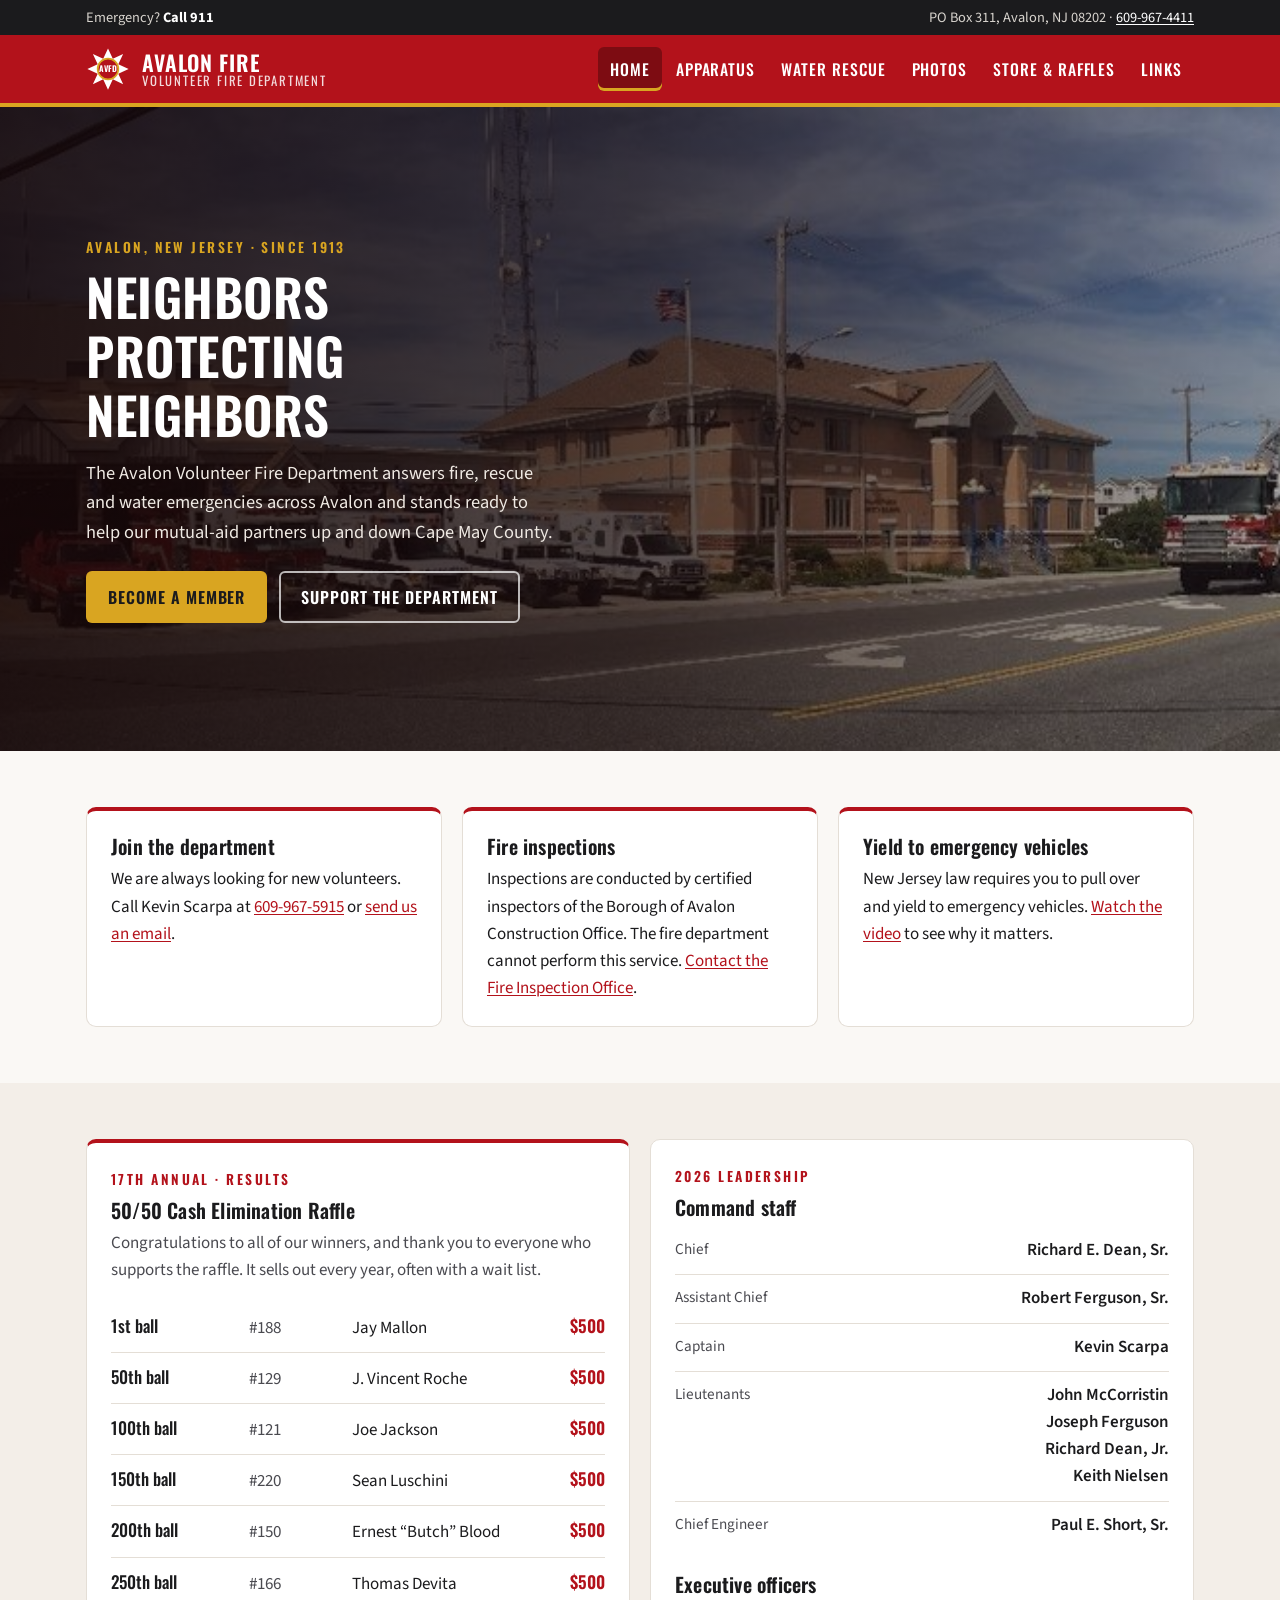
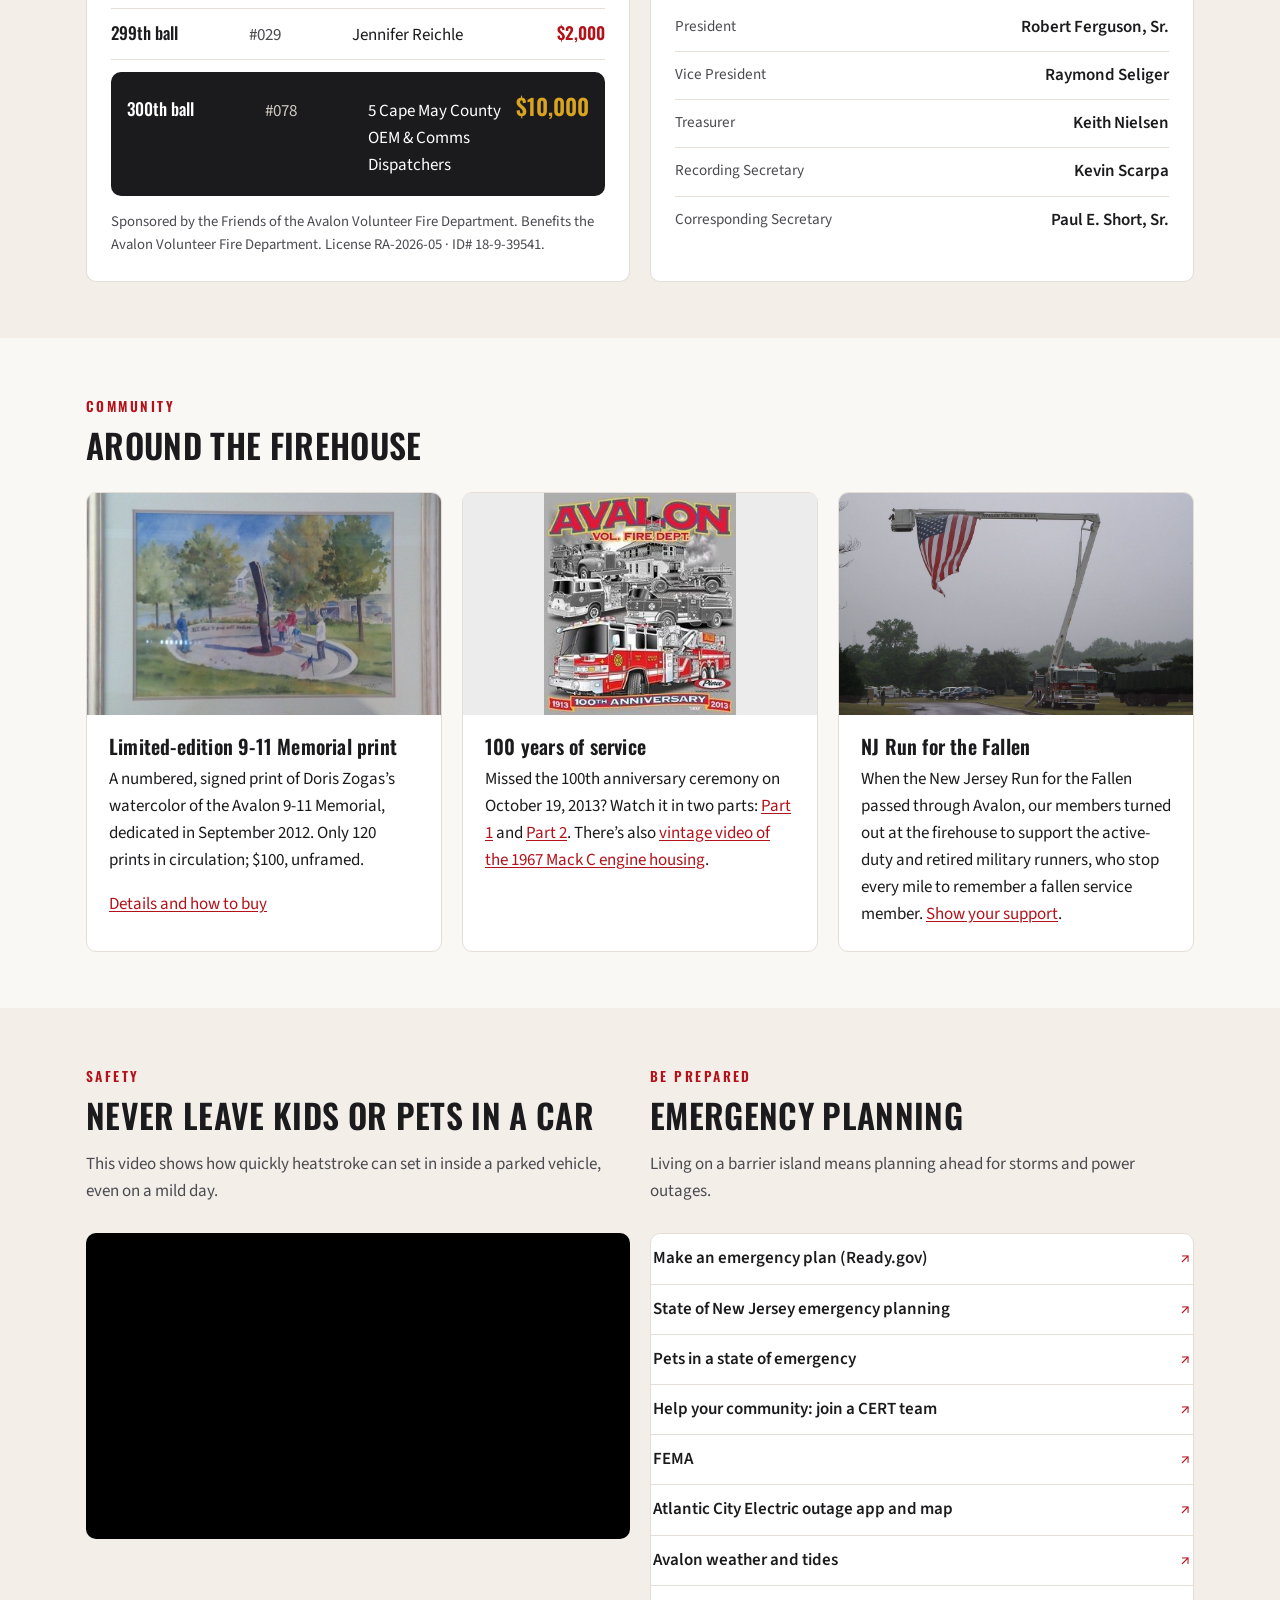
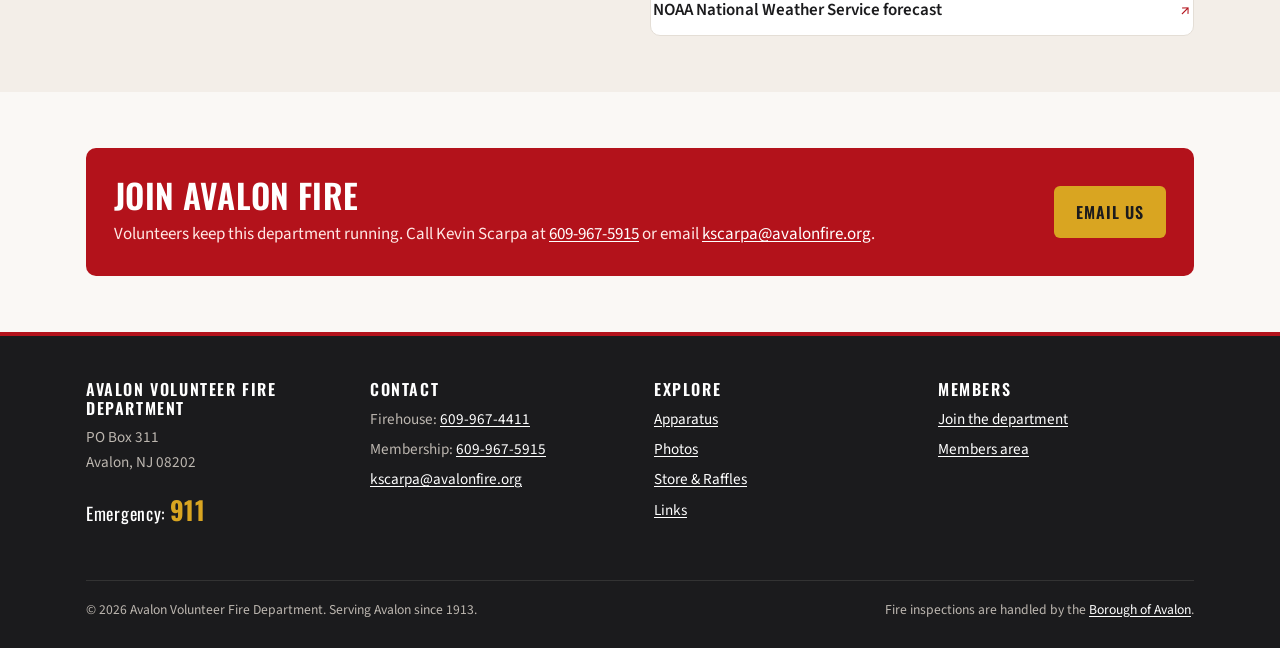
==== avalon-fire/index.html @ 9e4e9f04 "Rebuild avalonfiredept.com as a responsive static site Six pages matching the old site's URLs (home," ====
<!doctype html>
<html lang="en">
<head>
<meta charset="utf-8">
<meta name="viewport" content="width=device-width, initial-scale=1">
<title>Avalon Volunteer Fire Department</title>
<meta name="description" content="The Avalon Volunteer Fire Department in Avalon, New Jersey: news, raffle results, apparatus, photos and how to join.">
<meta name="theme-color" content="#b3121b">
<link rel="icon" href="assets/favicon.svg" type="image/svg+xml">
<link rel="preconnect" href="https://fonts.googleapis.com">
<link rel="preconnect" href="https://fonts.gstatic.com" crossorigin>
<link href="https://fonts.googleapis.com/css2?family=Oswald:wght@500;600;700&family=Source+Sans+3:wght@400;600;700&display=swap" rel="stylesheet">
<link rel="stylesheet" href="assets/site.css">
</head>
<body>
<a class="skip" href="#main">Skip to content</a>
<div class="top-strip">
  <div class="wrap">
    <span>Emergency? <strong>Call 911</strong></span>
    <span>PO Box 311, Avalon, NJ 08202 &middot; <a href="tel:+16099674411">609-967-4411</a></span>
  </div>
</div>
<header class="site-header">
  <div class="wrap">
    <a class="brand" href="index.html">
      <svg viewBox="0 0 64 64" aria-hidden="true"><path fill="#fff" d="M32 2l7 15 15-7-7 15 15 7-15 7 7 15-15-7-7 15-7-15-15 7 7-15-15-7 15-7-7-15 15 7z"/><circle cx="32" cy="32" r="15" fill="#b3121b" stroke="#d9a521" stroke-width="2.5"/><text x="32" y="36.5" text-anchor="middle" font-family="Oswald, Arial Narrow, sans-serif" font-weight="700" font-size="12" fill="#fff">AVFD</text></svg>
      <span class="brand-name"><b>Avalon Fire</b><span>Volunteer Fire Department</span></span>
    </a>
    <button class="nav-toggle" aria-expanded="false" aria-controls="site-nav">Menu</button>
    <nav class="site-nav" id="site-nav" aria-label="Main">
      <ul>
        <li><a href="index.html" aria-current="page">Home</a></li>
        <li><a href="apparatus.html">Apparatus</a></li>
        <li><a href="water-rescue.html">Water Rescue</a></li>
        <li><a href="photos.html">Photos</a></li>
        <li><a href="store-and-raffles.html">Store & Raffles</a></li>
        <li><a href="links.html">Links</a></li>
      </ul>
    </nav>
  </div>
</header>
<main id="main">
<section class="hero">
  <div class="wrap">
    <span class="eyebrow">Avalon, New Jersey &middot; Since 1913</span>
    <h1>Neighbors protecting neighbors</h1>
    <p>The Avalon Volunteer Fire Department answers fire, rescue and water emergencies across Avalon and stands ready to help our mutual-aid partners up and down Cape May County.</p>
    <div class="btn-row">
      <a class="btn btn-primary" href="#join">Become a member</a>
      <a class="btn btn-ghost" href="store-and-raffles.html#donate">Support the department</a>
    </div>
  </div>
</section>

<section>
  <div class="wrap grid grid-3">
    <div class="card accent">
      <h3>Join the department</h3>
      <p>We are always looking for new volunteers. Call Kevin Scarpa at <a href="tel:+16099675915">609-967-5915</a> or <a href="mailto:kscarpa@avalonfire.org">send us an email</a>.</p>
    </div>
    <div class="card accent">
      <h3>Fire inspections</h3>
      <p>Inspections are conducted by certified inspectors of the Borough of Avalon Construction Office. The fire department cannot perform this service. <a href="http://www.avalonboro.org/fireinsp.htm">Contact the Fire Inspection Office</a>.</p>
    </div>
    <div class="card accent">
      <h3>Yield to emergency vehicles</h3>
      <p>New Jersey law requires you to pull over and yield to emergency vehicles. <a href="https://www.facebook.com/video.php?v=390933387755266">Watch the video</a> to see why it matters.</p>
    </div>
  </div>
</section>

<section class="alt">
  <div class="wrap grid grid-2">
    <div class="card accent">
        <span class="eyebrow">17th Annual &middot; Results</span>
        <h3>50/50 Cash Elimination Raffle</h3>
        <p class="muted">Congratulations to all of our winners, and thank you to everyone who supports the raffle. It sells out every year, often with a wait list.</p>
        <ul class="prize-list">
          <li><span class="ball">1st ball</span><span class="tix">#188</span><span class="who">Jay Mallon</span><span class="amt">$500</span></li>
          <li><span class="ball">50th ball</span><span class="tix">#129</span><span class="who">J. Vincent Roche</span><span class="amt">$500</span></li>
          <li><span class="ball">100th ball</span><span class="tix">#121</span><span class="who">Joe Jackson</span><span class="amt">$500</span></li>
          <li><span class="ball">150th ball</span><span class="tix">#220</span><span class="who">Sean Luschini</span><span class="amt">$500</span></li>
          <li><span class="ball">200th ball</span><span class="tix">#150</span><span class="who">Ernest &ldquo;Butch&rdquo; Blood</span><span class="amt">$500</span></li>
          <li><span class="ball">250th ball</span><span class="tix">#166</span><span class="who">Thomas Devita</span><span class="amt">$500</span></li>
          <li><span class="ball">299th ball</span><span class="tix">#029</span><span class="who">Jennifer Reichle</span><span class="amt">$2,000</span></li>
          <li class="big"><span class="ball">300th ball</span><span class="tix">#078</span><span class="who">5 Cape May County OEM &amp; Comms Dispatchers</span><span class="amt">$10,000</span></li>
        </ul>
        <p class="small muted" style="margin-top:14px">Sponsored by the Friends of the Avalon Volunteer Fire Department. Benefits the Avalon Volunteer Fire Department. License RA-2026-05 &middot; ID#&nbsp;18-9-39541.</p>
      </div>
    <div class="card">
      <span class="eyebrow">2026 Leadership</span>
      <h3>Command staff</h3>
      <ul class="roster">
        <li><span class="role">Chief</span><span class="name">Richard E. Dean, Sr.</span></li>
        <li><span class="role">Assistant Chief</span><span class="name">Robert Ferguson, Sr.</span></li>
        <li><span class="role">Captain</span><span class="name">Kevin Scarpa</span></li>
        <li><span class="role">Lieutenants</span><span class="name">John McCorristin<br>Joseph Ferguson<br>Richard Dean, Jr.<br>Keith Nielsen</span></li>
        <li><span class="role">Chief Engineer</span><span class="name">Paul E. Short, Sr.</span></li>
      </ul>
      <h3 style="margin-top:24px">Executive officers</h3>
      <ul class="roster">
        <li><span class="role">President</span><span class="name">Robert Ferguson, Sr.</span></li>
        <li><span class="role">Vice President</span><span class="name">Raymond Seliger</span></li>
        <li><span class="role">Treasurer</span><span class="name">Keith Nielsen</span></li>
        <li><span class="role">Recording Secretary</span><span class="name">Kevin Scarpa</span></li>
        <li><span class="role">Corresponding Secretary</span><span class="name">Paul E. Short, Sr.</span></li>
      </ul>
    </div>
  </div>
</section>

<section>
  <div class="wrap">
    <div class="section-head">
      <span class="eyebrow">Community</span>
      <h2>Around the firehouse</h2>
    </div>
    <div class="grid grid-3">
      <article class="card media">
        <img src="images/memorial-print.jpg" alt="Framed watercolor of the Avalon 9-11 Memorial by Doris Zogas" loading="lazy">
        <div class="body">
          <h3>Limited-edition 9-11 Memorial print</h3>
          <p>A numbered, signed print of Doris Zogas&rsquo;s watercolor of the Avalon 9-11 Memorial, dedicated in September 2012. Only 120 prints in circulation; $100, unframed.</p>
          <a href="store-and-raffles.html#print">Details and how to buy</a>
        </div>
      </article>
      <article class="card media">
        <img src="images/centennial-art.jpg" alt="Avalon Vol. Fire Dept. 100th anniversary artwork, 1913&ndash;2013" loading="lazy" style="object-fit:contain;background:#ececec">
        <div class="body">
          <h3>100 years of service</h3>
          <p>Missed the 100th anniversary ceremony on October 19, 2013? Watch it in two parts: <a href="https://www.youtube.com/watch?v=iEJ7fwe4X1U">Part 1</a> and <a href="https://www.youtube.com/watch?v=9j7X3jz5kNw">Part 2</a>. There&rsquo;s also <a href="https://www.youtube.com/watch?v=Q9dArhCJ1g4">vintage video of the 1967 Mack C engine housing</a>.</p>
        </div>
      </article>
      <article class="card media">
        <img src="images/truck-1163-flag.jpg" alt="Aerial ladder flying a large American flag" loading="lazy">
        <div class="body">
          <h3>NJ Run for the Fallen</h3>
          <p>When the New Jersey Run for the Fallen passed through Avalon, our members turned out at the firehouse to support the active-duty and retired military runners, who stop every mile to remember a fallen service member. <a href="http://www.njrunforthefallen.org/home.html">Show your support</a>.</p>
        </div>
      </article>
    </div>
  </div>
</section>

<section class="alt">
  <div class="wrap grid grid-2">
    <div>
      <div class="section-head">
        <span class="eyebrow">Safety</span>
        <h2>Never leave kids or pets in a car</h2>
        <p>This video shows how quickly heatstroke can set in inside a parked vehicle, even on a mild day.</p>
      </div>
      <div class="video">
        <iframe src="https://www.youtube-nocookie.com/embed/XNDWN8KDVSM" title="How quickly heatstroke sets in inside a parked car" loading="lazy" allow="accelerometer; encrypted-media; gyroscope; picture-in-picture" allowfullscreen></iframe>
      </div>
    </div>
    <div>
      <div class="section-head">
        <span class="eyebrow">Be prepared</span>
        <h2>Emergency planning</h2>
        <p>Living on a barrier island means planning ahead for storms and power outages.</p>
      </div>
      <ul class="link-list card">
        <li><a href="https://www.ready.gov/plan">Make an emergency plan (Ready.gov)</a></li>
        <li><a href="https://www.ready.nj.gov/">State of New Jersey emergency planning</a></li>
        <li><a href="https://www.ready.gov/pets">Pets in a state of emergency</a></li>
        <li><a href="https://www.ready.gov/cert">Help your community: join a CERT team</a></li>
        <li><a href="https://www.fema.gov/">FEMA</a></li>
        <li><a href="https://www.atlanticcityelectric.com/outages">Atlantic City Electric outage app and map</a></li>
        <li><a href="http://www.willyweather.com/nj/cape-may-county/avalon.html">Avalon weather and tides</a></li>
        <li><a href="https://www.weather.gov/phi/">NOAA National Weather Service forecast</a></li>
      </ul>
    </div>
  </div>
</section>

<section id="join">
  <div class="wrap">
    <div class="band">
      <div>
        <h2>Join Avalon Fire</h2>
        <p>Volunteers keep this department running. Call Kevin Scarpa at <a href="tel:+16099675915">609-967-5915</a> or email <a href="mailto:kscarpa@avalonfire.org">kscarpa@avalonfire.org</a>.</p>
      </div>
      <a class="btn btn-primary" href="mailto:kscarpa@avalonfire.org?subject=Joining%20the%20Avalon%20Volunteer%20Fire%20Department">Email us</a>
    </div>
  </div>
</section>
</main>
<footer class="site-footer">
  <div class="wrap">
    <div class="footer-grid">
      <div>
        <h4>Avalon Volunteer Fire Department</h4>
        <p>PO Box 311<br>Avalon, NJ 08202</p>
        <p class="emergency">Emergency: <b>911</b></p>
      </div>
      <div>
        <h4>Contact</h4>
        <ul>
          <li>Firehouse: <a href="tel:+16099674411">609-967-4411</a></li>
          <li>Membership: <a href="tel:+16099675915">609-967-5915</a></li>
          <li><a href="mailto:kscarpa@avalonfire.org">kscarpa@avalonfire.org</a></li>
        </ul>
      </div>
      <div>
        <h4>Explore</h4>
        <ul>
          <li><a href="apparatus.html">Apparatus</a></li>
          <li><a href="photos.html">Photos</a></li>
          <li><a href="store-and-raffles.html">Store &amp; Raffles</a></li>
          <li><a href="links.html">Links</a></li>
        </ul>
      </div>
      <div>
        <h4>Members</h4>
        <ul>
          <li><a href="index.html#join">Join the department</a></li>
          <li><a href="http://avalonfire.org/mailadmin">Members area</a></li>
        </ul>
      </div>
    </div>
    <div class="footer-base">
      <span>&copy; <span id="year">2026</span> Avalon Volunteer Fire Department. Serving Avalon since 1913.</span>
      <span>Fire inspections are handled by the <a href="http://www.avalonboro.org/fireinsp.htm">Borough of Avalon</a>.</span>
    </div>
  </div>
</footer>
<script src="assets/site.js"></script>
</body>
</html>
---- avalon-fire/assets/site.css ----
/* Avalon Volunteer Fire Department — shared styles */

:root {
  --red: #b3121b;
  --red-deep: #7d0c12;
  --brass: #d9a521;
  --ink: #1b1b1d;
  --ink-soft: #4a4a50;
  --line: #e4ded6;
  --ground: #faf8f5;
  --card: #ffffff;
  --tint: #f3eee8;
  --radius: 10px;
  --max: 1140px;
  --head: "Oswald", "Arial Narrow", Arial, sans-serif;
  --body: "Source Sans 3", "Segoe UI", Arial, sans-serif;
  color-scheme: light;
}

*, *::before, *::after { box-sizing: border-box; }

html { -webkit-text-size-adjust: 100%; scroll-behavior: smooth; }

body {
  margin: 0;
  background: var(--ground);
  color: var(--ink);
  font: 17px/1.6 var(--body);
}

img { max-width: 100%; height: auto; display: block; }

a { color: var(--red); text-underline-offset: 2px; }
a:hover { color: var(--red-deep); }

h1, h2, h3, h4 {
  font-family: var(--head);
  font-weight: 600;
  line-height: 1.15;
  letter-spacing: .01em;
  margin: 0 0 .5em;
}
h1 { font-size: clamp(2rem, 5vw, 3.2rem); text-transform: uppercase; }
h2 { font-size: clamp(1.5rem, 3.2vw, 2.1rem); text-transform: uppercase; }
h3 { font-size: 1.25rem; }
p { margin: 0 0 1em; }

.wrap { max-width: var(--max); margin: 0 auto; padding: 0 16px; }

.skip {
  position: absolute; left: -999px; top: 8px;
  background: var(--ink); color: #fff; padding: 8px 14px; z-index: 100;
}
.skip:focus { left: 8px; }

/* ---------- Header ---------- */

.top-strip {
  background: var(--ink);
  color: #d8d4ce;
  font-size: .9rem;
}
.top-strip .wrap {
  display: flex; flex-wrap: wrap; gap: 4px 20px;
  justify-content: space-between; padding-top: 6px; padding-bottom: 6px;
}
.top-strip strong { color: #fff; }
.top-strip a { color: #fff; }

.site-header {
  background: var(--red);
  color: #fff;
  border-bottom: 4px solid var(--brass);
  position: sticky; top: 0; z-index: 50;
}
.site-header .wrap {
  display: flex; align-items: center; justify-content: space-between;
  gap: 16px; min-height: 68px;
}

.brand {
  display: flex; align-items: center; gap: 12px;
  color: #fff; text-decoration: none;
}
.brand:hover { color: #fff; }
.brand svg { width: 44px; height: 44px; flex: none; }
.brand-name { font-family: var(--head); line-height: 1.05; text-transform: uppercase; }
.brand-name b { display: block; font-size: 1.35rem; font-weight: 600; letter-spacing: .04em; }
.brand-name span { display: block; font-size: .8rem; letter-spacing: .14em; opacity: .85; }

.nav-toggle {
  display: none;
  background: transparent; color: #fff;
  border: 2px solid rgba(255,255,255,.6); border-radius: 6px;
  font: 600 .95rem var(--head); letter-spacing: .08em; text-transform: uppercase;
  padding: 6px 12px; cursor: pointer;
}

.site-nav ul { list-style: none; margin: 0; padding: 0; display: flex; gap: 2px; }
.site-nav a {
  display: block; padding: 10px 12px;
  color: #fff; text-decoration: none;
  font: 500 .98rem var(--head); letter-spacing: .06em; text-transform: uppercase;
  border-radius: 6px;
}
.site-nav a:hover { background: rgba(0,0,0,.18); color: #fff; }
.site-nav a[aria-current="page"] { background: var(--red-deep); box-shadow: inset 0 -3px 0 var(--brass); }

@media (max-width: 880px) {
  .nav-toggle { display: block; }
  .site-nav {
    display: none;
    position: absolute; left: 0; right: 0; top: 100%;
    background: var(--red-deep);
    border-bottom: 4px solid var(--brass);
  }
  .site-nav.open { display: block; }
  .site-nav ul { flex-direction: column; padding: 8px 16px 14px; }
  .site-nav a { padding: 12px 8px; border-bottom: 1px solid rgba(255,255,255,.12); border-radius: 0; }
  .site-nav a[aria-current="page"] { box-shadow: inset 4px 0 0 var(--brass); }
}

/* ---------- Hero / page heads ---------- */

.hero {
  position: relative;
  color: #fff;
  background: #2a0b0d url("../images/firehouse.jpg") center 60% / cover no-repeat;
}
.hero::before {
  content: ""; position: absolute; inset: 0;
  background: linear-gradient(90deg, rgba(20,6,7,.9) 0%, rgba(20,6,7,.72) 50%, rgba(20,6,7,.35) 100%);
}
.hero .wrap { position: relative; padding-top: 72px; padding-bottom: 72px; }
.hero .eyebrow { color: var(--brass); }
.hero h1 { max-width: 15ch; margin-bottom: .3em; }
.hero p { max-width: 52ch; font-size: 1.15rem; color: #efe9e3; }

.page-head {
  background: var(--ink);
  color: #fff;
  border-bottom: 1px solid #000;
}
.page-head .wrap { padding-top: 44px; padding-bottom: 40px; }
.page-head p { color: #cfc9c2; max-width: 60ch; margin: 0; font-size: 1.1rem; }

.eyebrow {
  display: inline-block;
  font: 600 .85rem var(--head); letter-spacing: .18em; text-transform: uppercase;
  color: var(--red); margin-bottom: 10px;
}
.page-head .eyebrow { color: var(--brass); }

/* ---------- Buttons ---------- */

.btn {
  display: inline-flex; align-items: center; gap: 8px;
  padding: 12px 20px; border-radius: 6px;
  font: 600 1rem var(--head); letter-spacing: .06em; text-transform: uppercase;
  text-decoration: none; border: 2px solid transparent; cursor: pointer;
}
.btn-primary { background: var(--brass); color: var(--ink); }
.btn-primary:hover { background: #f0bb32; color: var(--ink); }
.btn-ghost { border-color: rgba(255,255,255,.7); color: #fff; }
.btn-ghost:hover { background: rgba(255,255,255,.12); color: #fff; }
.btn-red { background: var(--red); color: #fff; }
.btn-red:hover { background: var(--red-deep); color: #fff; }
.btn-row { display: flex; flex-wrap: wrap; gap: 12px; margin-top: 24px; }

/* ---------- Sections & cards ---------- */

section { padding: 56px 0; }
section.alt { background: var(--tint); }
.section-head { margin-bottom: 28px; max-width: 70ch; }
.section-head p { color: var(--ink-soft); margin: 0; }

.grid { display: grid; gap: 20px; }
.grid-2 { grid-template-columns: repeat(auto-fit, minmax(min(100%, 420px), 1fr)); }
.grid-3 { grid-template-columns: repeat(auto-fit, minmax(min(100%, 300px), 1fr)); }
.grid-4 { grid-template-columns: repeat(auto-fit, minmax(min(100%, 230px), 1fr)); }

.card {
  background: var(--card);
  border: 1px solid var(--line);
  border-radius: var(--radius);
  padding: 24px;
}
.card h3 { margin-bottom: .4em; }
.card p:last-child { margin-bottom: 0; }
.card.accent { border-top: 4px solid var(--red); }
.card.media { padding: 0; overflow: hidden; display: flex; flex-direction: column; }
.card.media .body { padding: 20px 22px 22px; }
.card.media img { width: 100%; aspect-ratio: 16 / 10; object-fit: cover; }

.muted { color: var(--ink-soft); }
.small { font-size: .92rem; }

/* Callout bands */

.band {
  background: var(--red);
  color: #fff;
  border-radius: var(--radius);
  padding: 28px;
  display: flex; flex-wrap: wrap; align-items: center; justify-content: space-between; gap: 18px;
}
.band h2, .band h3 { margin: 0 0 .2em; }
.band p { margin: 0; color: #ffe9e6; }
.band a:not(.btn) { color: #fff; }

.notice {
  border-left: 4px solid var(--brass);
  background: #fff8e6;
  padding: 16px 18px;
  border-radius: 0 var(--radius) var(--radius) 0;
}
.notice p:last-child { margin: 0; }

/* ---------- Raffle results ---------- */

.prize-list { list-style: none; margin: 0; padding: 0; }
.prize-list li {
  display: grid; grid-template-columns: 7.5em 5.5em 1fr auto; gap: 10px;
  align-items: baseline;
  padding: 10px 0; border-bottom: 1px solid var(--line);
}
.prize-list .ball { font-family: var(--head); font-weight: 500; }
.prize-list .tix { color: var(--ink-soft); font-variant-numeric: tabular-nums; }
.prize-list .amt { font-family: var(--head); font-weight: 600; color: var(--red); font-variant-numeric: tabular-nums; }
.prize-list li.big {
  border: 0; margin-top: 12px; padding: 16px;
  background: var(--ink); color: #fff; border-radius: var(--radius);
}
.prize-list li.big .tix { color: #cfc9c2; }
.prize-list li.big .amt { color: var(--brass); font-size: 1.4rem; }
@media (max-width: 560px) {
  .prize-list li { grid-template-columns: auto 1fr auto; gap: 2px 10px; }
  .prize-list .who { grid-row: 2; grid-column: 1 / -1; }
  .prize-list .amt { grid-row: 1; grid-column: 3; }
}

/* ---------- Officers ---------- */

.roster { list-style: none; margin: 0; padding: 0; }
.roster li {
  display: flex; justify-content: space-between; gap: 16px; flex-wrap: wrap;
  padding: 10px 0; border-bottom: 1px solid var(--line);
}
.roster li:last-child { border-bottom: 0; }
.roster .role { color: var(--ink-soft); font-size: .95rem; }
.roster .name { font-weight: 600; text-align: right; }

/* ---------- Apparatus ---------- */

.rig {
  display: grid; grid-template-columns: minmax(0, 1.1fr) minmax(0, 1fr); gap: 0;
  background: var(--card); border: 1px solid var(--line); border-radius: var(--radius);
  overflow: hidden;
}
.rig + .rig { margin-top: 24px; }
.rig > img { width: 100%; height: 100%; object-fit: cover; min-height: 260px; }
.rig .body { padding: 28px; }
.rig .unit {
  display: inline-block; background: var(--red); color: #fff;
  font: 600 .9rem var(--head); letter-spacing: .1em; padding: 4px 10px; border-radius: 4px;
  margin-bottom: 10px;
}
.rig.retired .unit { background: var(--ink-soft); }
.specs { display: grid; grid-template-columns: repeat(auto-fit, minmax(120px, 1fr)); gap: 10px; margin: 18px 0; }
.spec { background: var(--tint); border-radius: 8px; padding: 10px 12px; }
.spec dt { font-size: .78rem; letter-spacing: .1em; text-transform: uppercase; color: var(--ink-soft); }
.spec dd { margin: 0; font: 600 1.1rem var(--head); }
.thumbs { display: flex; gap: 8px; flex-wrap: wrap; }
.thumbs button { padding: 0; border: 0; background: none; cursor: zoom-in; border-radius: 6px; overflow: hidden; }
.thumbs img { width: 96px; height: 64px; object-fit: cover; }
@media (max-width: 760px) {
  .rig { grid-template-columns: 1fr; }
  .rig > img { min-height: 0; aspect-ratio: 16 / 10; }
  .rig .body { padding: 22px; }
}

/* ---------- Gallery ---------- */

.gallery {
  columns: 4 220px; column-gap: 10px;
}
.gallery button {
  display: block; width: 100%; padding: 0; border: 0; margin: 0 0 10px;
  background: #000; border-radius: 6px; overflow: hidden; cursor: zoom-in;
  break-inside: avoid;
}
.gallery img { width: 100%; transition: opacity .2s; }
.gallery button:hover img { opacity: .85; }

.incident { padding: 28px 0; border-top: 1px solid var(--line); }
.incident:first-of-type { border-top: 0; }
.incident time { font: 500 .9rem var(--head); letter-spacing: .12em; text-transform: uppercase; color: var(--red); }

.timeline { list-style: none; margin: 0; padding: 0; border-left: 3px solid var(--red); }
.timeline li { position: relative; padding: 0 0 22px 24px; }
.timeline li::before {
  content: ""; position: absolute; left: -9px; top: 6px;
  width: 15px; height: 15px; border-radius: 50%;
  background: var(--card); border: 3px solid var(--red);
}
.timeline time { display: block; font: 500 .85rem var(--head); letter-spacing: .12em; text-transform: uppercase; color: var(--ink-soft); }
.timeline h3 { margin: 2px 0 4px; }

/* Lightbox */

.lightbox {
  position: fixed; inset: 0; z-index: 200;
  background: rgba(10,10,10,.94);
  display: none; align-items: center; justify-content: center; flex-direction: column;
  padding: 56px 16px 24px;
}
.lightbox.open { display: flex; }
.lightbox img { max-height: calc(100vh - 140px); max-width: 100%; width: auto; border-radius: 4px; }
.lightbox .cap { color: #ddd; margin-top: 12px; text-align: center; font-size: .95rem; }
.lightbox button {
  position: absolute; background: rgba(255,255,255,.12); color: #fff; border: 0;
  width: 48px; height: 48px; border-radius: 50%; font-size: 1.6rem; line-height: 1; cursor: pointer;
}
.lightbox button:hover { background: rgba(255,255,255,.25); }
.lightbox .lb-close { top: 12px; right: 12px; }
.lightbox .lb-prev { left: 12px; top: 50%; transform: translateY(-50%); }
.lightbox .lb-next { right: 12px; top: 50%; transform: translateY(-50%); }

/* ---------- Links page ---------- */

.link-list { list-style: none; margin: 0; padding: 0; }
.link-list li { border-bottom: 1px solid var(--line); }
.link-list li:last-child { border-bottom: 0; }
.link-list a {
  display: flex; justify-content: space-between; gap: 12px; align-items: center;
  padding: 11px 2px; text-decoration: none; color: var(--ink); font-weight: 600;
}
.link-list a:hover { color: var(--red); }
.link-list a::after { content: "↗"; color: var(--red); font-weight: 400; }
.link-list .plain { display: block; padding: 11px 2px; font-weight: 600; }

/* ---------- Raffle roster table ---------- */

details.roster-box summary {
  cursor: pointer; font: 600 1.05rem var(--head); letter-spacing: .04em; text-transform: uppercase;
  padding: 14px 0; color: var(--red);
}
.search {
  width: 100%; max-width: 360px; padding: 10px 12px; font: inherit;
  border: 1px solid var(--line); border-radius: 6px; background: #fff; margin-bottom: 14px;
}
.tickets {
  list-style: none; margin: 0; padding: 0;
  display: grid; grid-template-columns: repeat(auto-fill, minmax(230px, 1fr)); gap: 0 20px;
}
.tickets li { display: flex; gap: 12px; padding: 6px 0; border-bottom: 1px solid var(--line); font-size: .95rem; }
.tickets b { font-variant-numeric: tabular-nums; color: var(--ink-soft); min-width: 2.6em; font-weight: 600; }

/* ---------- Video embed ---------- */

.video { position: relative; aspect-ratio: 16 / 9; background: #000; border-radius: var(--radius); overflow: hidden; }
.video iframe { position: absolute; inset: 0; width: 100%; height: 100%; border: 0; }

/* ---------- Footer ---------- */

.site-footer {
  background: var(--ink); color: #bdb7b0; font-size: .95rem;
  border-top: 4px solid var(--red);
  padding: 44px 0 28px;
}
.site-footer h4 { color: #fff; font-size: 1rem; letter-spacing: .1em; text-transform: uppercase; }
.site-footer a { color: #fff; }
.site-footer ul { list-style: none; margin: 0; padding: 0; }
.site-footer li { margin-bottom: 6px; }
.footer-grid { display: grid; gap: 28px; grid-template-columns: repeat(auto-fit, minmax(min(100%, 200px), 1fr)); }
.footer-base {
  margin-top: 32px; padding-top: 18px; border-top: 1px solid #333;
  display: flex; flex-wrap: wrap; justify-content: space-between; gap: 8px; font-size: .85rem;
}
.emergency { color: #fff; font-family: var(--head); font-size: 1.1rem; letter-spacing: .04em; }
.emergency b { color: var(--brass); font-size: 1.6rem; }
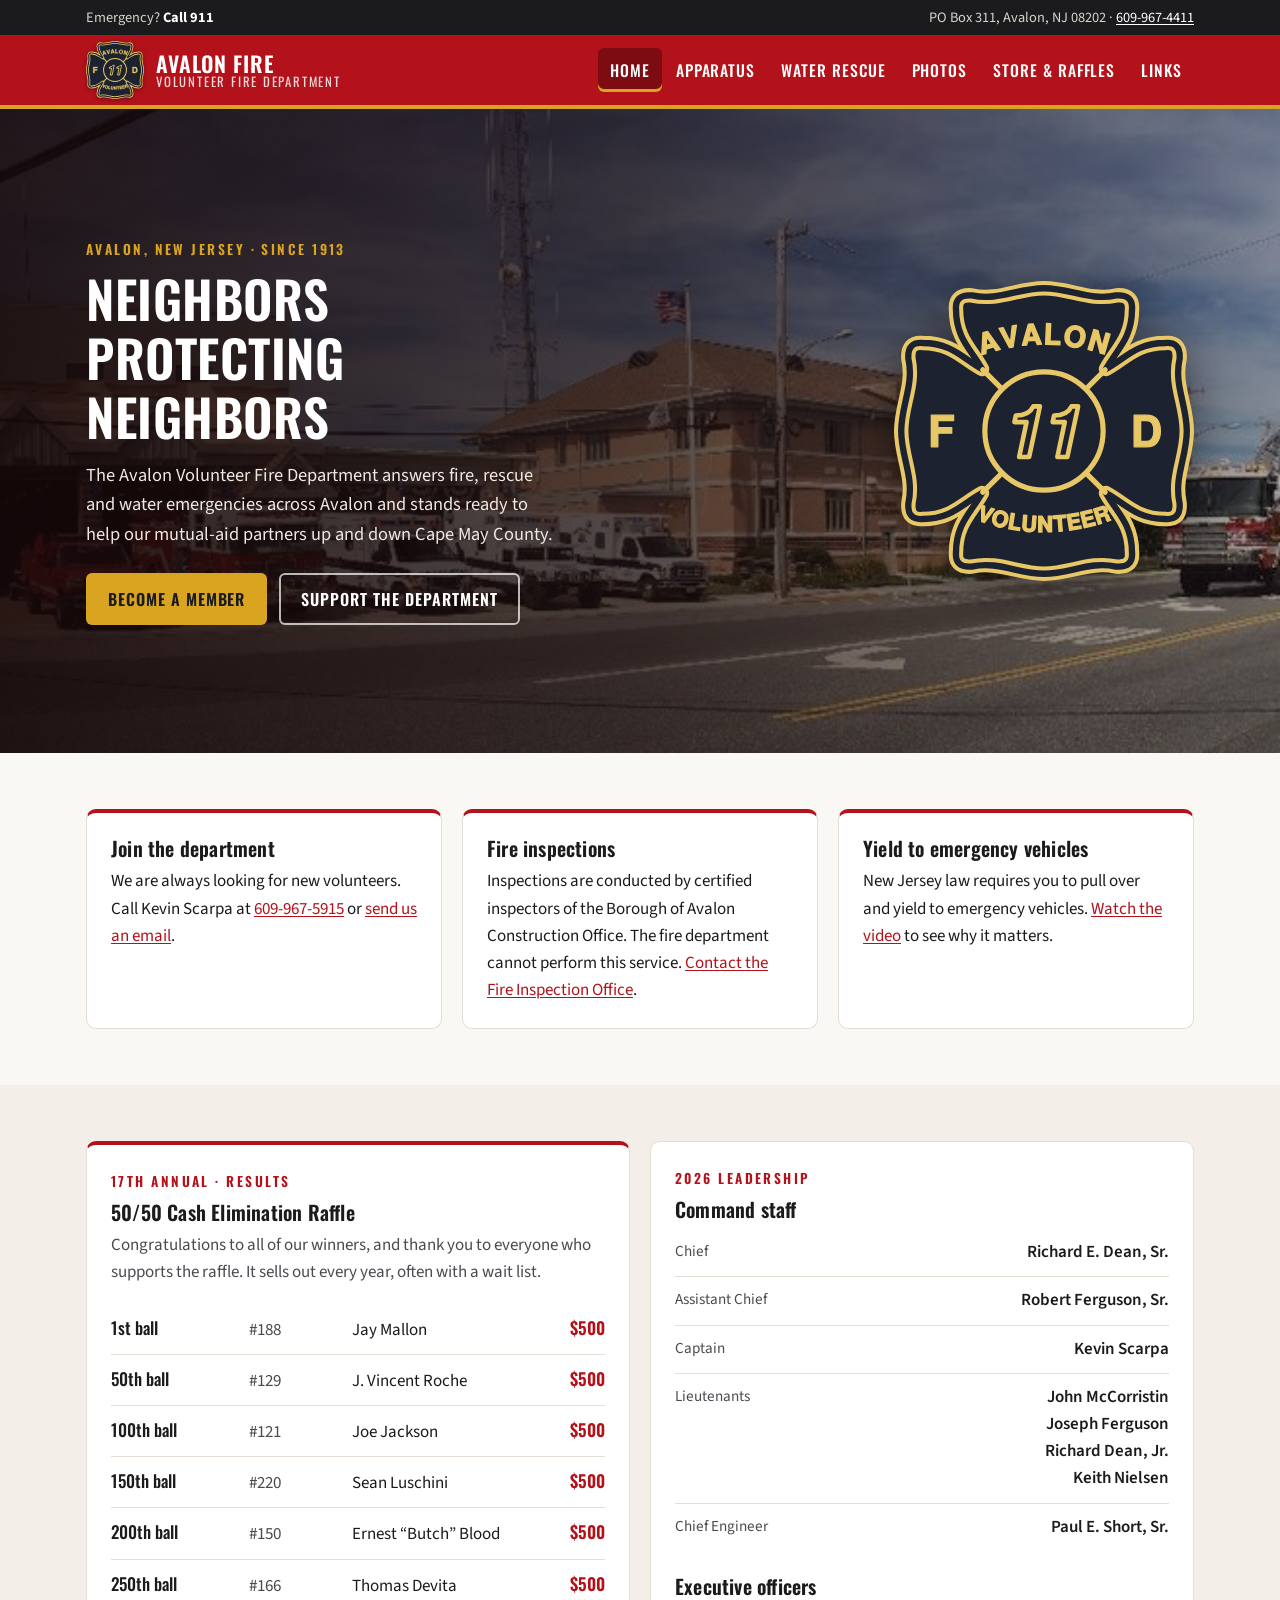
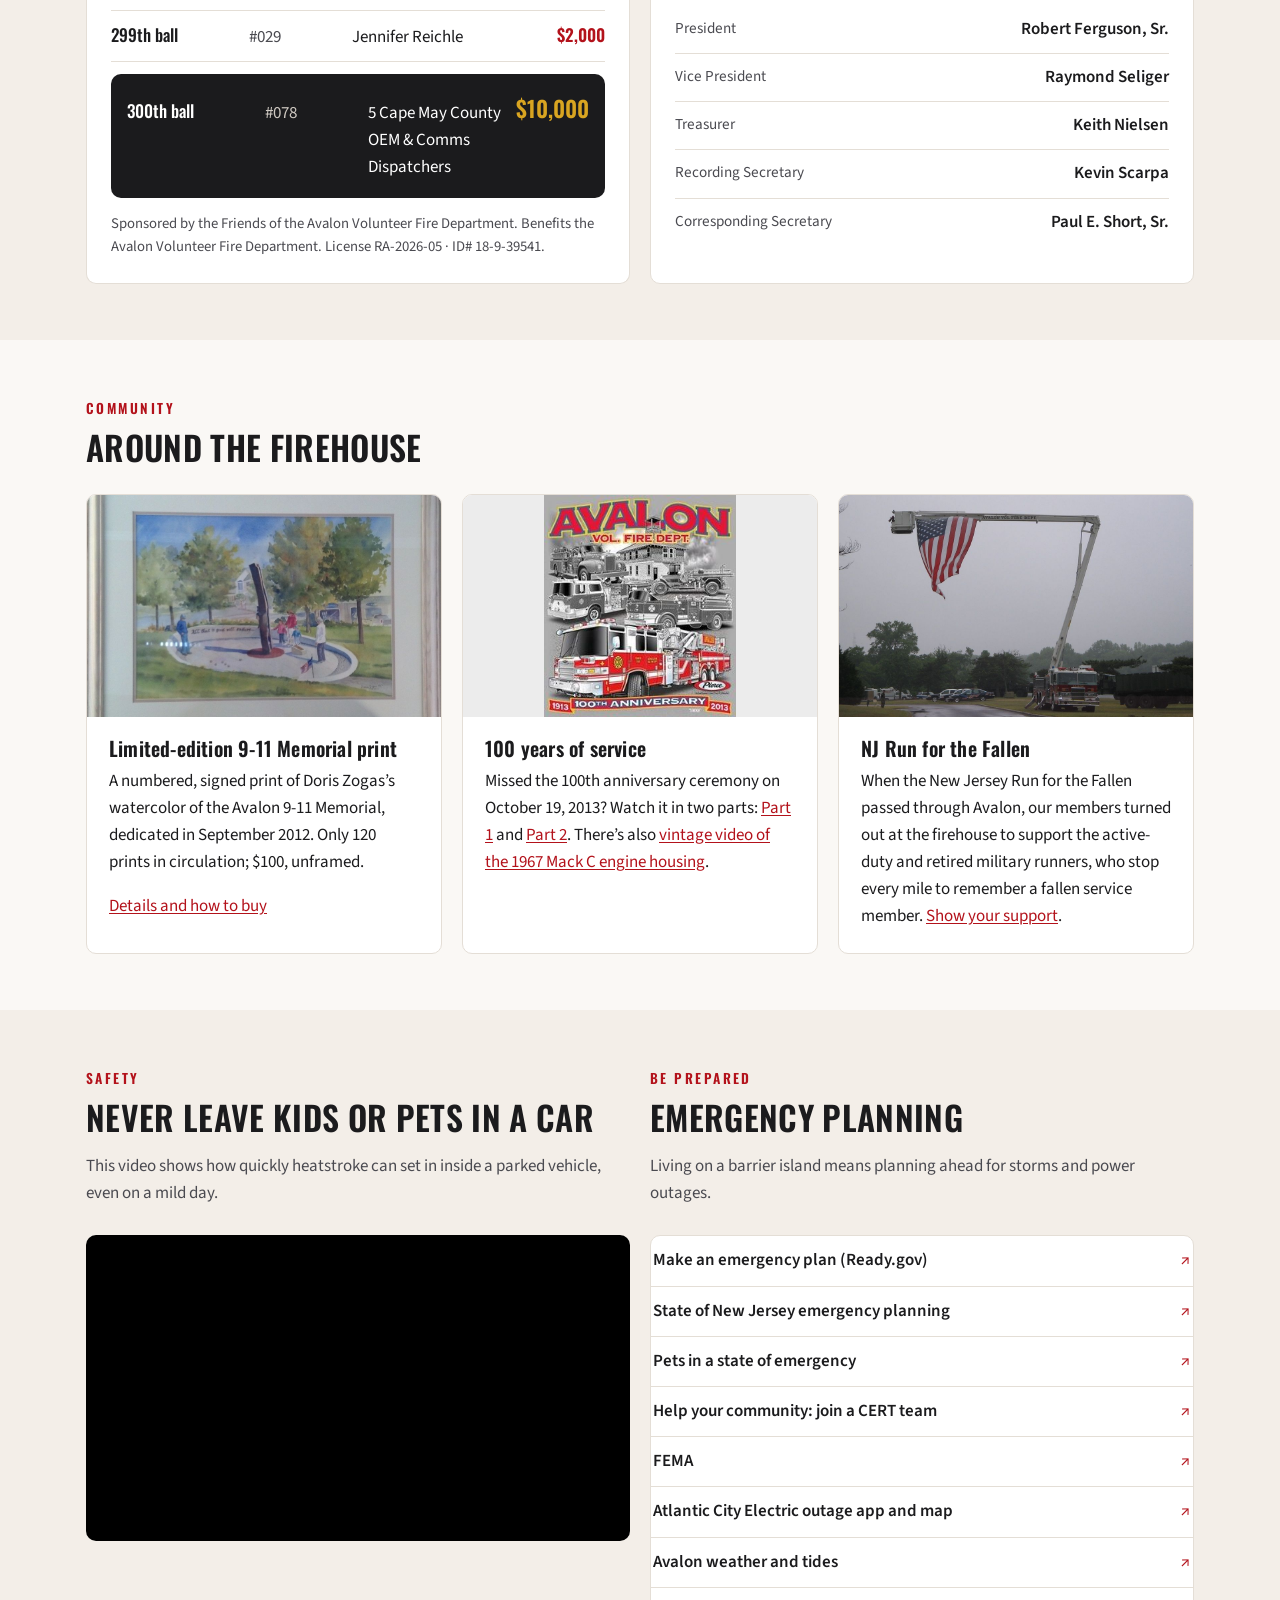
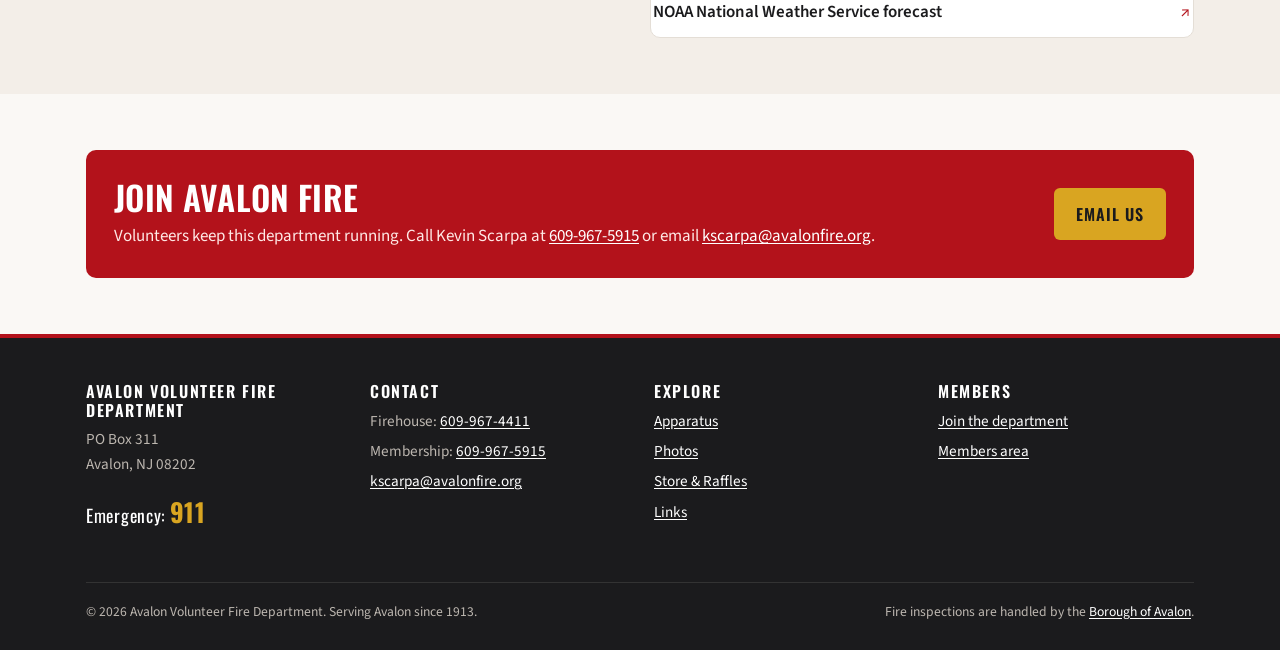
==== commit 88f60197: "Use the department's Maltese-cross badge as the site logo Vector redraw of the Avalon / F 11 D / Vol" ====
--- a/avalon-fire/index.html
+++ b/avalon-fire/index.html
@@ -23,7 +23,7 @@
 <header class="site-header">
   <div class="wrap">
     <a class="brand" href="index.html">
-      <svg viewBox="0 0 64 64" aria-hidden="true"><path fill="#fff" d="M32 2l7 15 15-7-7 15 15 7-15 7 7 15-15-7-7 15-7-15-15 7 7-15-15-7 15-7-7-15 15 7z"/><circle cx="32" cy="32" r="15" fill="#b3121b" stroke="#d9a521" stroke-width="2.5"/><text x="32" y="36.5" text-anchor="middle" font-family="Oswald, Arial Narrow, sans-serif" font-weight="700" font-size="12" fill="#fff">AVFD</text></svg>
+      <img src="assets/logo.svg" alt="" width="58" height="58">
       <span class="brand-name"><b>Avalon Fire</b><span>Volunteer Fire Department</span></span>
     </a>
     <button class="nav-toggle" aria-expanded="false" aria-controls="site-nav">Menu</button>
@@ -41,7 +41,8 @@
 </header>
 <main id="main">
 <section class="hero">
-  <div class="wrap">
+  <div class="wrap hero-grid">
+    <div>
     <span class="eyebrow">Avalon, New Jersey &middot; Since 1913</span>
     <h1>Neighbors protecting neighbors</h1>
     <p>The Avalon Volunteer Fire Department answers fire, rescue and water emergencies across Avalon and stands ready to help our mutual-aid partners up and down Cape May County.</p>
@@ -49,6 +50,8 @@
       <a class="btn btn-primary" href="#join">Become a member</a>
       <a class="btn btn-ghost" href="store-and-raffles.html#donate">Support the department</a>
     </div>
+    </div>
+    <img class="hero-badge" src="assets/logo.svg" alt="Avalon Volunteer Fire Department badge: a Maltese cross reading Avalon, F 11 D, Volunteer" width="300" height="300">
   </div>
 </section>
 
--- a/avalon-fire/assets/site.css
+++ b/avalon-fire/assets/site.css
@@ -83,7 +83,7 @@
   color: #fff; text-decoration: none;
 }
 .brand:hover { color: #fff; }
-.brand svg { width: 44px; height: 44px; flex: none; }
+.brand img { width: 58px; height: 58px; flex: none; margin: 6px 0; filter: drop-shadow(0 1px 2px rgba(0,0,0,.35)); }
 .brand-name { font-family: var(--head); line-height: 1.05; text-transform: uppercase; }
 .brand-name b { display: block; font-size: 1.35rem; font-weight: 600; letter-spacing: .04em; }
 .brand-name span { display: block; font-size: .8rem; letter-spacing: .14em; opacity: .85; }
@@ -135,6 +135,12 @@
 .hero .eyebrow { color: var(--brass); }
 .hero h1 { max-width: 15ch; margin-bottom: .3em; }
 .hero p { max-width: 52ch; font-size: 1.15rem; color: #efe9e3; }
+.hero-grid { display: grid; grid-template-columns: 1fr auto; align-items: center; gap: 32px; }
+.hero-badge { width: clamp(200px, 26vw, 300px); filter: drop-shadow(0 8px 24px rgba(0,0,0,.5)); }
+@media (max-width: 760px) {
+  .hero-grid { grid-template-columns: 1fr; }
+  .hero-badge { display: none; }
+}
 
 .page-head {
   background: var(--ink);
